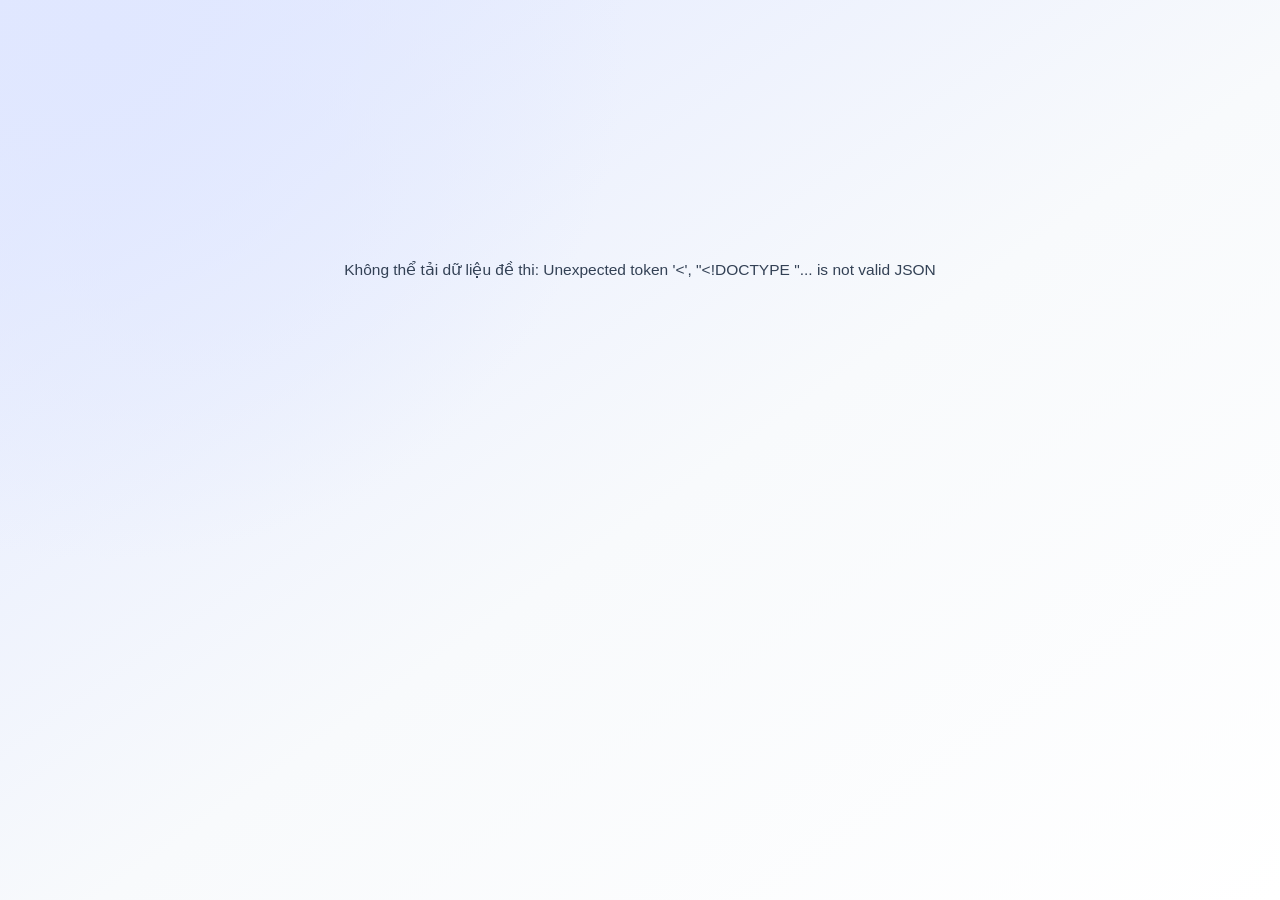
==== static/index.html @ cee5e7a1 "Initial commit: A2.1 Progress Test 2 Portal in Rust (13 tests)" ====
<!doctype html>
<html lang="en">
<head>
  <meta charset="utf-8">
  <meta name="viewport" content="width=device-width, initial-scale=1">
  <title>A2.1 – Progress Test 2 Practice Portal</title>
  <link rel="stylesheet" href="/static/styles.css">
</head>
<body>
  <div id="app">
    <div class="loading-screen">
      <div class="spinner"></div>
      <p>Đang tải hệ thống luyện thi A2.1 Progress Test 2...</p>
    </div>
  </div>
  <noscript>
    <p style="padding:24px;font-family:sans-serif">Please enable JavaScript to use the A2.1 Progress Test 2 Portal.</p>
  </noscript>
  <script src="/static/app.js" defer></script>
</body>
</html>
---- static/styles.css ----
:root {
  --dark: #1e293b;
  --primary: #334155;
  --accent: #2563eb;
  --bright: #3b82f6;
  --soft: #e0e7ff;
  --pale: #f8fafc;
  --line: #cbd5e1;
  --ink: #0f172a;
  --ok: #059669;
  --ok-soft: #ecfdf5;
  --ok-line: #6ee7b7;
  --bad: #e11d48;
  --bad-soft: #fff1f2;
  --bad-line: #fda4af;
}

* {
  box-sizing: border-box;
}

html {
  scroll-behavior: smooth;
}

body {
  margin: 0;
  background: radial-gradient(circle at 8% 4%, var(--soft) 0, transparent 36%),
    linear-gradient(145deg, var(--soft) 0%, var(--pale) 54%, #ffffff 100%);
  color: var(--ink);
  font: 15.5px/1.65 'Inter', -apple-system, BlinkMacSystemFont, 'Segoe UI', Roboto, Arial, sans-serif;
  min-height: 100vh;
}

button, input, select {
  font: inherit;
}

.loading-screen {
  display: flex;
  flex-direction: column;
  align-items: center;
  justify-content: center;
  min-height: 60vh;
  color: var(--primary);
  gap: 12px;
}

.spinner {
  width: 36px;
  height: 36px;
  border: 3.5px solid var(--line);
  border-top-color: var(--accent);
  border-radius: 50%;
  animation: spin 0.8s linear infinite;
}

@keyframes spin {
  to { transform: rotate(360deg); }
}

/* ==================== HUB VIEW ==================== */
.hub-header {
  background: linear-gradient(125deg, #0f172a 0%, #1e3a8a 52%, #2563eb 100%);
  color: #ffffff;
  padding: 42px 20px 38px;
  text-align: center;
  box-shadow: 0 10px 28px rgba(30, 58, 138, 0.22);
}

.hub-header .eyebrow {
  display: inline-block;
  padding: 4px 14px;
  border-radius: 999px;
  border: 1px solid rgba(255, 255, 255, 0.35);
  background: rgba(255, 255, 255, 0.12);
  font-size: 12px;
  font-weight: 700;
  letter-spacing: 1.4px;
  text-transform: uppercase;
  margin-bottom: 12px;
}

.hub-header h1 {
  margin: 0;
  font-size: clamp(24px, 4vw, 36px);
  letter-spacing: -0.3px;
}

.hub-header p {
  margin: 10px auto 0;
  max-width: 720px;
  color: #dbeafe;
  font-size: 15px;
}

.hub-main {
  max-width: 1180px;
  margin: -20px auto 0;
  padding: 0 18px 56px;
}

.stats-row {
  display: grid;
  grid-template-columns: repeat(4, minmax(0, 1fr));
  gap: 14px;
  margin-bottom: 24px;
}

.stat-card {
  background: #ffffff;
  border: 1px solid #dbeafe;
  border-radius: 16px;
  padding: 16px 18px;
  box-shadow: 0 8px 20px rgba(15, 23, 42, 0.06);
}

.stat-card .stat-val {
  font-size: 26px;
  font-weight: 800;
  color: #1e3a8a;
  line-height: 1.2;
}

.stat-card .stat-lbl {
  font-size: 13px;
  color: #475569;
  font-weight: 600;
  margin-top: 4px;
}

.toolbar {
  display: flex;
  flex-wrap: wrap;
  justify-content: space-between;
  align-items: center;
  gap: 12px;
  background: #ffffff;
  border: 1px solid #e2e8f0;
  border-radius: 16px;
  padding: 12px 16px;
  margin-bottom: 20px;
  box-shadow: 0 4px 12px rgba(15, 23, 42, 0.04);
}

.filter-tabs {
  display: flex;
  flex-wrap: wrap;
  gap: 8px;
}

.filter-btn {
  border: 1.5px solid #cbd5e1;
  background: #f8fafc;
  color: #334155;
  padding: 7px 14px;
  border-radius: 999px;
  font-size: 13.5px;
  font-weight: 700;
  cursor: pointer;
  transition: all 0.15s ease;
}

.filter-btn:hover {
  border-color: #2563eb;
  color: #1d4ed8;
}

.filter-btn.active {
  background: #1d4ed8;
  border-color: #1d4ed8;
  color: #ffffff;
}

.search-box {
  flex: 1;
  min-width: 220px;
  max-width: 340px;
}

.search-box input {
  width: 100%;
  padding: 8px 14px;
  border: 1.5px solid #cbd5e1;
  border-radius: 10px;
  outline: none;
  background: #f8fafc;
}

.search-box input:focus {
  border-color: #2563eb;
  background: #ffffff;
}

.tests-grid {
  display: grid;
  grid-template-columns: repeat(3, minmax(0, 1fr));
  gap: 18px;
  margin-bottom: 32px;
}

.test-card {
  background: #ffffff;
  border: 1.5px solid #e2e8f0;
  border-radius: 18px;
  overflow: hidden;
  display: flex;
  flex-direction: column;
  box-shadow: 0 6px 18px rgba(15, 23, 42, 0.05);
  transition: transform 0.15s ease, box-shadow 0.15s ease;
}

.test-card:hover {
  transform: translateY(-2px);
  box-shadow: 0 12px 26px rgba(15, 23, 42, 0.09);
}

.card-stripe {
  height: 7px;
}

.card-body {
  padding: 16px 18px 18px;
  display: flex;
  flex-direction: column;
  flex: 1;
}

.card-top {
  display: flex;
  justify-content: space-between;
  align-items: center;
  gap: 8px;
  margin-bottom: 10px;
}

.cat-badge {
  font-size: 11.5px;
  font-weight: 800;
  padding: 3px 10px;
  border-radius: 999px;
  letter-spacing: 0.3px;
}

.best-pill {
  font-size: 12px;
  font-weight: 700;
  padding: 3px 9px;
  border-radius: 999px;
  background: #ecfdf5;
  color: #047857;
  border: 1px solid #a7f3d0;
}

.test-card h3 {
  margin: 0 0 6px;
  font-size: 17px;
  line-height: 1.35;
  color: #0f172a;
}

.card-topic {
  font-size: 13.5px;
  color: #475569;
  margin-bottom: 12px;
  flex: 1;
}

.card-meta {
  display: flex;
  flex-wrap: wrap;
  gap: 10px;
  font-size: 12.5px;
  color: #64748b;
  font-weight: 600;
  margin-bottom: 14px;
}

.card-btn {
  width: 100%;
  border: none;
  border-radius: 11px;
  padding: 10px 14px;
  color: #ffffff;
  font-weight: 700;
  cursor: pointer;
  transition: opacity 0.15s ease;
}

.card-btn:hover {
  opacity: 0.92;
}

.history-card {
  background: #ffffff;
  border: 1.5px solid #e2e8f0;
  border-radius: 18px;
  padding: 20px;
  box-shadow: 0 6px 18px rgba(15, 23, 42, 0.04);
}

.history-head {
  display: flex;
  justify-content: space-between;
  align-items: center;
  gap: 12px;
  flex-wrap: wrap;
  margin-bottom: 14px;
}

.history-head h2 {
  margin: 0;
  font-size: 18px;
  color: #0f172a;
}

.ghost-btn {
  border: 1.5px solid #cbd5e1;
  background: #f8fafc;
  color: #334155;
  padding: 6px 12px;
  border-radius: 9px;
  font-size: 13px;
  font-weight: 700;
  cursor: pointer;
}

.ghost-btn:hover {
  background: #e2e8f0;
}

.table-wrap {
  overflow-x: auto;
}

.history-table {
  width: 100%;
  border-collapse: collapse;
  font-size: 13.5px;
}

.history-table th,
.history-table td {
  padding: 10px 12px;
  border-bottom: 1px solid #e2e8f0;
  text-align: left;
}

.history-table th {
  background: #f8fafc;
  font-size: 12px;
  text-transform: uppercase;
  letter-spacing: 0.5px;
  color: #475569;
}

/* ==================== EXAM RUNNER VIEW ==================== */
.exam-header {
  background: linear-gradient(125deg, var(--dark) 0%, var(--primary) 54%, var(--bright) 100%);
  color: #ffffff;
  text-align: center;
  padding: 28px 16px 26px;
  box-shadow: 0 8px 24px rgba(15, 23, 42, 0.16);
}

.exam-header .header-badge {
  display: inline-block;
  padding: 3px 12px;
  border-radius: 999px;
  border: 1px solid rgba(255, 255, 255, 0.5);
  background: rgba(0, 0, 0, 0.18);
  font-size: 11.5px;
  font-weight: 700;
  letter-spacing: 1px;
  margin-bottom: 8px;
}

.exam-header h1 {
  margin: 0;
  font-size: clamp(21px, 3.6vw, 31px);
  letter-spacing: 0.2px;
}

.exam-header p {
  margin: 6px 0 0;
  color: #ffffffea;
  font-weight: 600;
  font-size: 14.5px;
}

.exam-main {
  max-width: 1080px;
  margin: 18px auto 0;
  padding: 0 14px 56px;
}

.exam-topbar {
  position: sticky;
  top: 8px;
  z-index: 40;
  background: rgba(255, 255, 255, 0.96);
  backdrop-filter: blur(8px);
  border: 1.5px solid var(--line);
  border-radius: 16px;
  padding: 12px 16px;
  margin-bottom: 16px;
  box-shadow: 0 10px 24px rgba(15, 23, 42, 0.08);
}

.topbar-row {
  display: flex;
  flex-wrap: wrap;
  align-items: center;
  justify-content: space-between;
  gap: 10px;
}

.topbar-left {
  display: flex;
  align-items: center;
  gap: 10px;
  flex-wrap: wrap;
}

.back-btn {
  border: 1.5px solid var(--line);
  background: var(--pale);
  color: var(--dark);
  font-weight: 700;
  font-size: 13px;
  padding: 6px 12px;
  border-radius: 10px;
  cursor: pointer;
}

.back-btn:hover {
  background: var(--soft);
}

.topbar-controls {
  display: flex;
  align-items: center;
  gap: 8px;
  flex-wrap: wrap;
}

.timer-pill {
  display: inline-flex;
  align-items: center;
  gap: 8px;
  padding: 5px 12px;
  border-radius: 10px;
  background: var(--pale);
  border: 1.5px solid var(--line);
  font-weight: 800;
  color: var(--dark);
  font-size: 14px;
}

.timer-pill.warning {
  background: #fff1f2;
  border-color: #fda4af;
  color: #be123c;
}

.mini-btn {
  border: 1px solid var(--line);
  background: #ffffff;
  color: var(--dark);
  border-radius: 7px;
  padding: 2px 8px;
  font-size: 12px;
  font-weight: 700;
  cursor: pointer;
}

.progress-row {
  margin-top: 10px;
}

.progress-top {
  display: flex;
  justify-content: space-between;
  align-items: center;
  font-size: 13px;
  font-weight: 700;
  color: var(--primary);
  margin-bottom: 5px;
}

.track {
  height: 9px;
  background: var(--soft);
  border-radius: 999px;
  overflow: hidden;
}

.fill {
  height: 100%;
  width: 0%;
  background: linear-gradient(90deg, var(--primary), var(--bright));
  border-radius: 999px;
  transition: width 0.2s ease;
}

.nav-drawer {
  margin-top: 12px;
  padding-top: 12px;
  border-top: 1px dashed var(--line);
  display: none;
}

.nav-drawer.open {
  display: block;
}

.nav-grid {
  display: grid;
  grid-template-columns: repeat(auto-fill, minmax(36px, 1fr));
  gap: 6px;
}

.nav-dot {
  border: 1.5px solid var(--line);
  background: #ffffff;
  color: var(--ink);
  border-radius: 8px;
  padding: 4px 0;
  font-size: 12px;
  font-weight: 700;
  cursor: pointer;
  text-align: center;
}

.nav-dot.answered {
  background: var(--soft);
  border-color: var(--accent);
  color: var(--dark);
}

.nav-dot.correct {
  background: var(--ok-soft);
  border-color: var(--ok);
  color: #065f46;
}

.nav-dot.incorrect {
  background: var(--bad-soft);
  border-color: var(--bad);
  color: #9f1239;
}

.student-card {
  background: #ffffff;
  border: 1.5px solid var(--line);
  border-radius: 16px;
  padding: 16px 20px;
  margin-bottom: 16px;
  display: flex;
  flex-wrap: wrap;
  gap: 14px;
}

.student-field {
  flex: 1;
  min-width: 220px;
  display: flex;
  flex-direction: column;
  gap: 5px;
}

.student-field label {
  font-size: 12px;
  font-weight: 800;
  color: var(--primary);
  text-transform: uppercase;
  letter-spacing: 0.6px;
}

.student-field input {
  padding: 9px 12px;
  border: 1.5px solid var(--line);
  border-radius: 10px;
  outline: none;
  background: var(--pale);
}

.student-field input:focus {
  border-color: var(--accent);
  background: #ffffff;
}

.sec-banner {
  background: linear-gradient(120deg, var(--dark), var(--accent));
  color: #ffffff;
  border-radius: 14px;
  padding: 12px 18px;
  margin: 22px 0 14px;
  font-weight: 800;
  font-size: 17px;
  display: flex;
  justify-content: space-between;
  align-items: center;
}

.sec-banner span {
  font-size: 12.5px;
  font-weight: 700;
  background: rgba(255, 255, 255, 0.2);
  padding: 3px 10px;
  border-radius: 999px;
}

.part-section {
  background: #ffffff;
  border: 1.5px solid var(--line);
  border-radius: 16px;
  padding: 20px;
  margin-bottom: 16px;
  box-shadow: 0 4px 14px rgba(15, 23, 42, 0.03);
}

.part-section h2 {
  margin: 0 0 4px;
  font-size: 17.5px;
  color: var(--dark);
  display: flex;
  align-items: center;
  flex-wrap: wrap;
  gap: 8px;
}

.tag {
  background: var(--soft);
  color: var(--primary);
  border: 1px solid var(--line);
  font-size: 11.5px;
  font-weight: 800;
  padding: 2px 9px;
  border-radius: 8px;
}

.small {
  margin: 0 0 14px;
  font-size: 13.5px;
  color: #475569;
}

/* Word Bank */
.word-bank {
  display: flex;
  flex-wrap: wrap;
  gap: 8px;
  padding: 12px;
  background: var(--pale);
  border: 1.5px dashed var(--line);
  border-radius: 12px;
  margin-bottom: 14px;
}

.bank-chip {
  padding: 5px 12px;
  border-radius: 999px;
  background: #ffffff;
  border: 1.5px solid var(--accent);
  color: var(--dark);
  font-weight: 700;
  font-size: 14px;
  cursor: pointer;
  transition: all 0.14s ease;
  user-select: none;
}

.bank-chip:hover {
  background: var(--soft);
  transform: translateY(-1px);
}

.bank-chip.used {
  opacity: 0.42;
  text-decoration: line-through;
  border-style: dashed;
}

/* Question Rows */
.q-row {
  padding: 11px 13px;
  border: 1.5px solid #e2e8f0;
  border-radius: 12px;
  margin-bottom: 9px;
  background: #ffffff;
  transition: background 0.15s ease, border-color 0.15s ease;
}

.q-row.correct,
.tf-item.correct,
.order-card.correct {
  background: var(--ok-soft);
  border-color: var(--ok-line);
}

.q-row.incorrect,
.tf-item.incorrect,
.order-card.incorrect {
  background: var(--bad-soft);
  border-color: var(--bad-line);
}

.inline-select {
  padding: 5px 10px;
  border: 1.5px solid var(--line);
  border-radius: 8px;
  background: var(--pale);
  color: var(--ink);
  font-weight: 600;
  margin: 0 4px;
  outline: none;
}

.inline-select:focus {
  border-color: var(--accent);
}

.inline-select.correct,
.inline-input.correct {
  border-color: var(--ok);
  background: #ffffff;
  color: #065f46;
}

.inline-select.incorrect,
.inline-input.incorrect {
  border-color: var(--bad);
  background: #ffffff;
  color: #9f1239;
}

.inline-input {
  padding: 5px 10px;
  border: 1.5px solid var(--line);
  border-radius: 8px;
  background: var(--pale);
  min-width: 145px;
  font-weight: 600;
  outline: none;
}

.inline-input:focus {
  border-color: var(--accent);
  background: #ffffff;
}

/* Reading Split Layout */
.split-wrap {
  display: grid;
  grid-template-columns: 1.05fr 0.95fr;
  gap: 18px;
  align-items: start;
}

.passage-sticky {
  position: sticky;
  top: 124px;
  background: var(--pale);
  border: 1.5px solid var(--line);
  border-radius: 14px;
  padding: 18px;
}

.passage-sticky h3 {
  margin: 0 0 2px;
  color: var(--dark);
  font-size: 18px;
}

.passage-sticky .sub {
  font-size: 13px;
  font-weight: 700;
  color: var(--primary);
  margin-bottom: 12px;
}

.passage-sticky p {
  margin: 0 0 11px;
  font-size: 15px;
}

.passage-sticky p:last-child {
  margin-bottom: 0;
}

.tf-item {
  border: 1.5px solid #e2e8f0;
  border-radius: 12px;
  padding: 11px 13px;
  margin-bottom: 9px;
}

.tf-opts,
.gram-opts {
  display: flex;
  flex-wrap: wrap;
  gap: 8px;
  margin-top: 8px;
}

.pill-radio {
  display: inline-flex;
  align-items: center;
  gap: 6px;
  padding: 5px 12px;
  border: 1.5px solid var(--line);
  border-radius: 999px;
  background: var(--pale);
  cursor: pointer;
  font-weight: 600;
  font-size: 14px;
}

.pill-radio:hover {
  border-color: var(--accent);
}

.pill-radio.right-choice {
  background: #d1fae5;
  border-color: var(--ok);
  color: #065f46;
}

.pill-radio.wrong-choice {
  background: #ffe4e6;
  border-color: var(--bad);
  color: #9f1239;
}

/* Matching */
.match-grid {
  display: grid;
  grid-template-columns: 1.15fr 0.85fr;
  gap: 16px;
  align-items: start;
}

.match-row {
  display: flex;
  justify-content: space-between;
  align-items: center;
  gap: 10px;
  flex-wrap: wrap;
}

.resp-box {
  background: var(--pale);
  border: 1.5px solid var(--line);
  border-radius: 14px;
  padding: 15px;
}

.resp-box h4 {
  margin: 0 0 10px;
  color: var(--dark);
  font-size: 15px;
}

.resp-line {
  padding: 6px 0;
  border-bottom: 1px dashed var(--line);
  font-size: 14.5px;
}

.resp-line:last-child {
  border-bottom: none;
}

/* Spelling */
.spell-row {
  display: flex;
  justify-content: space-between;
  align-items: center;
  gap: 12px;
  flex-wrap: wrap;
}

.spell-sent b.wrong-word {
  color: var(--bad);
  text-decoration: underline wavy #fb7185;
}

/* Word Blocks */
.order-card {
  border: 1.5px solid #e2e8f0;
  border-radius: 13px;
  padding: 13px;
  margin-bottom: 11px;
}

.order-head {
  display: flex;
  justify-content: space-between;
  align-items: center;
  margin-bottom: 8px;
}

.clear-blocks-btn {
  border: 1px solid var(--line);
  background: var(--pale);
  color: var(--primary);
  border-radius: 8px;
  padding: 3px 10px;
  font-size: 12.5px;
  font-weight: 700;
  cursor: pointer;
}

.answer-tray {
  min-height: 44px;
  border: 1.5px dashed var(--accent);
  border-radius: 10px;
  padding: 6px 8px;
  background: var(--pale);
  display: flex;
  flex-wrap: wrap;
  gap: 7px;
  align-items: center;
  margin-bottom: 9px;
}

.answer-tray:empty::before {
  content: 'Click word blocks below to build your sentence...';
  color: #94a3b8;
  font-size: 13.5px;
}

.block-pool {
  display: flex;
  flex-wrap: wrap;
  gap: 7px;
}

.word-block {
  display: inline-block;
  padding: 5px 11px;
  border-radius: 8px;
  border: 1.5px solid var(--line);
  background: #ffffff;
  color: var(--dark);
  font-weight: 700;
  font-size: 14px;
  cursor: pointer;
  user-select: none;
}

.word-block:hover {
  border-color: var(--accent);
  background: var(--soft);
}

.word-block.in-tray {
  background: var(--primary);
  border-color: var(--dark);
  color: #ffffff;
}

.word-block.placed-hidden {
  display: none;
}

.ans-badge {
  display: inline-block;
  margin-left: 6px;
  padding: 2px 9px;
  border-radius: 999px;
  font-size: 12.5px;
  font-weight: 700;
  background: #d1fae5;
  color: #065f46;
}

.ans-badge.is-wrong {
  background: #ffe4e6;
  color: #9f1239;
}

.actions {
  display: flex;
  justify-content: center;
  gap: 12px;
  flex-wrap: wrap;
  margin: 24px 0;
}

.main-btn {
  border: none;
  border-radius: 12px;
  padding: 12px 26px;
  font-size: 15.5px;
  font-weight: 800;
  cursor: pointer;
  background: linear-gradient(120deg, var(--primary), var(--accent));
  color: #ffffff;
  box-shadow: 0 8px 18px rgba(15, 23, 42, 0.14);
}

.main-btn.secondary {
  background: #ffffff;
  color: var(--dark);
  border: 1.5px solid var(--line);
  box-shadow: none;
}

/* Result Box */
#result {
  display: none;
  background: #ffffff;
  border: 2px solid var(--accent);
  border-radius: 18px;
  padding: 22px;
  margin-top: 18px;
  box-shadow: 0 12px 28px rgba(15, 23, 42, 0.08);
}

.res-header {
  text-align: center;
  margin-bottom: 18px;
}

.res-header h3 {
  margin: 0 0 8px;
  color: var(--dark);
  font-size: 22px;
}

.student-info-bar {
  display: flex;
  justify-content: center;
  flex-wrap: wrap;
  gap: 14px;
  font-size: 14px;
  color: #475569;
  margin-bottom: 16px;
}

.score-highlight {
  display: flex;
  justify-content: center;
  flex-wrap: wrap;
  gap: 14px;
}

.score-pill {
  min-width: 150px;
  padding: 12px 18px;
  border-radius: 14px;
  background: linear-gradient(125deg, var(--dark), var(--accent));
  color: #ffffff;
}

.score-pill.secondary {
  background: var(--pale);
  color: var(--dark);
  border: 1.5px solid var(--line);
}

.score-pill .num {
  font-size: 24px;
  font-weight: 800;
}

.score-pill .lbl {
  font-size: 12px;
  font-weight: 700;
  opacity: 0.9;
}

.score-table {
  width: 100%;
  border-collapse: collapse;
  margin: 16px 0 20px;
  font-size: 14px;
}

.score-table th,
.score-table td {
  padding: 9px 10px;
  border: 1px solid var(--line);
  text-align: center;
}

.score-table th {
  background: var(--soft);
  color: var(--dark);
}

.score-table .total-row td {
  background: var(--pale);
  font-weight: 800;
}

.key-box h4 {
  margin: 0 0 10px;
  color: var(--dark);
}

.key-grid {
  display: grid;
  grid-template-columns: repeat(auto-fill, minmax(170px, 1fr));
  gap: 8px;
}

.key-item {
  display: flex;
  gap: 6px;
  padding: 6px 10px;
  border: 1px solid var(--line);
  border-radius: 9px;
  background: var(--pale);
  font-size: 13.5px;
  font-weight: 600;
}

.key-item .ans-val {
  color: var(--primary);
  font-weight: 800;
}

footer {
  text-align: center;
  margin-top: 28px;
  font-size: 13px;
  color: #64748b;
  font-weight: 600;
}

/* ==================== RESPONSIVE & PRINT ==================== */
@media (max-width: 960px) {
  .stats-row {
    grid-template-columns: repeat(2, minmax(0, 1fr));
  }
  .tests-grid {
    grid-template-columns: repeat(2, minmax(0, 1fr));
  }
  .split-wrap,
  .match-grid {
    grid-template-columns: 1fr;
  }
  .passage-sticky {
    position: static;
  }
}

@media (max-width: 620px) {
  .stats-row,
  .tests-grid {
    grid-template-columns: 1fr;
  }
  .exam-topbar {
    position: static;
  }
}

@media print {
  .exam-topbar,
  .actions,
  .clear-blocks-btn,
  .word-bank,
  .block-pool,
  .back-btn {
    display: none !important;
  }
  body {
    background: #ffffff;
  }
  #result {
    display: block !important;
    box-shadow: none;
  }
}
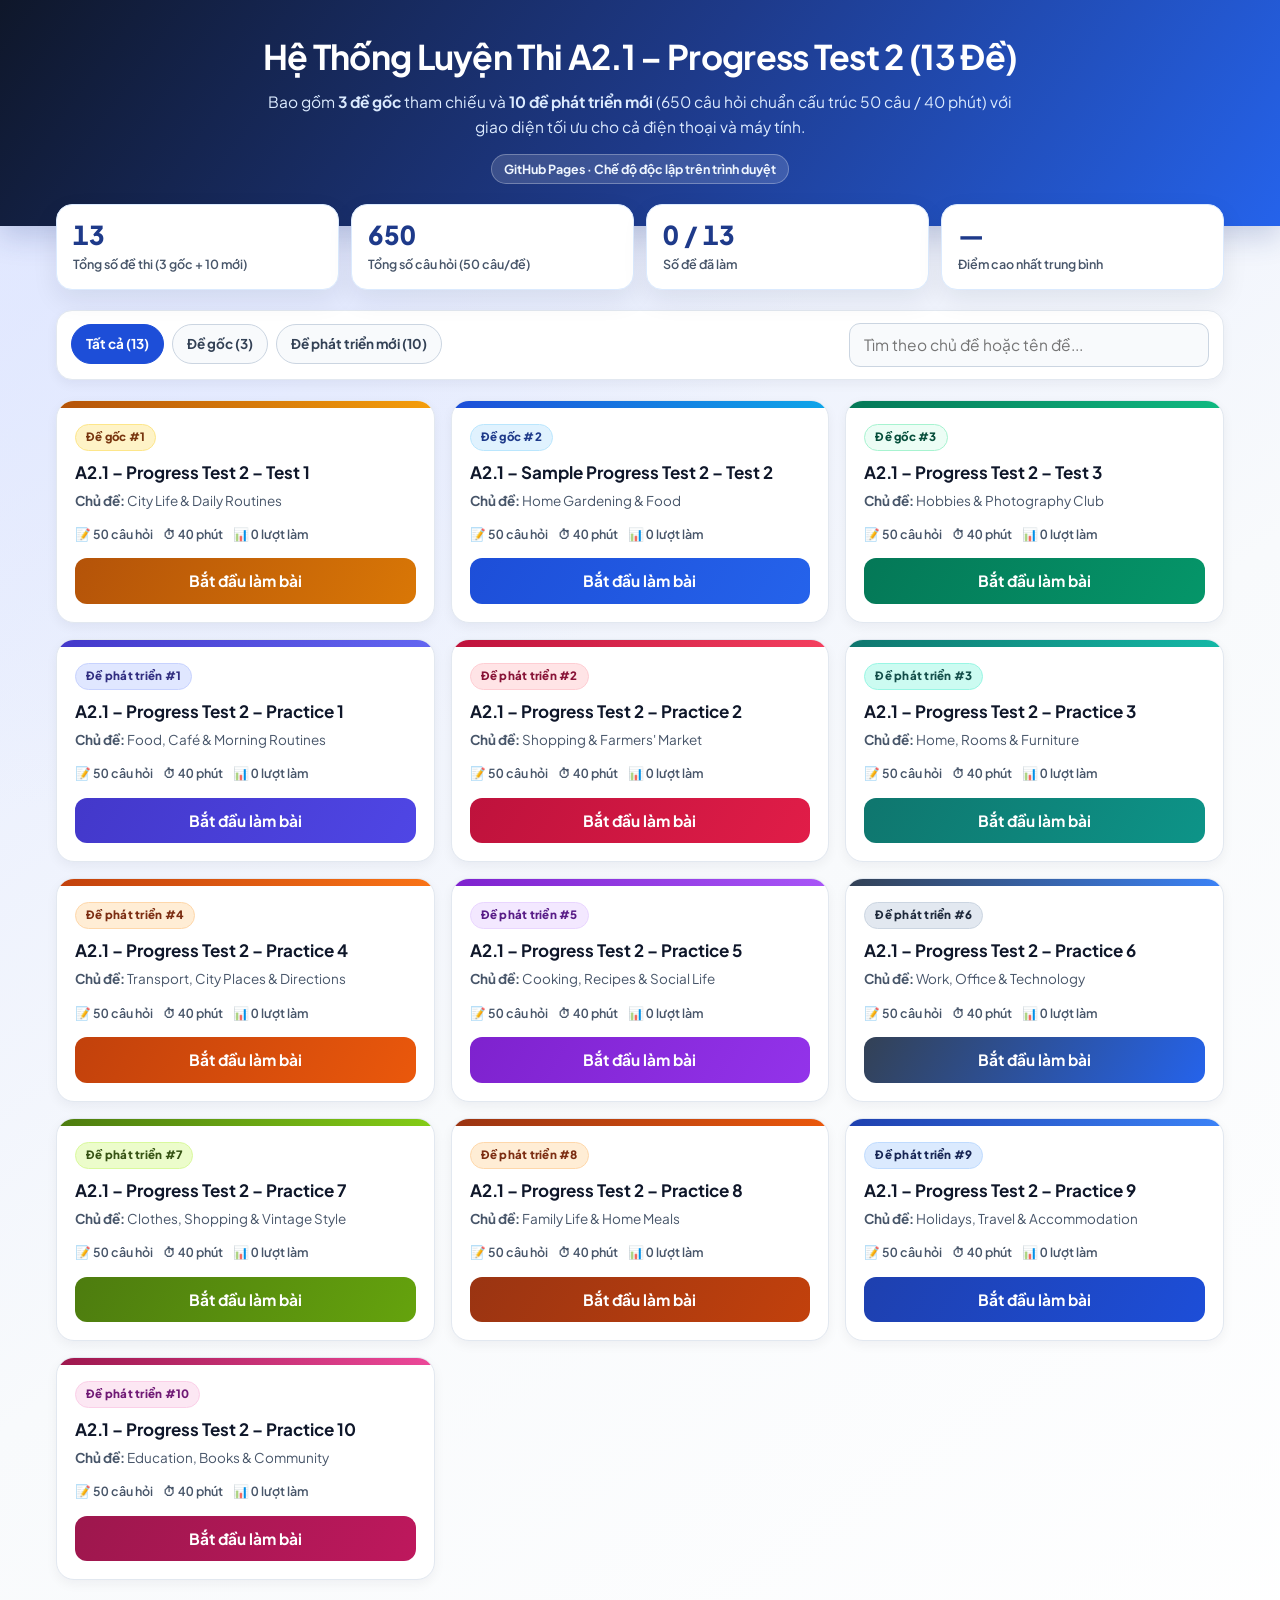
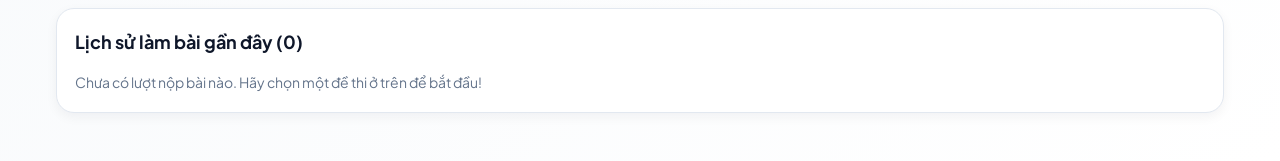
==== commit 0f4a8239: "Optimize UI/UX for mobile phones, tablets, and desktops" ====
--- a/static/index.html
+++ b/static/index.html
@@ -1,9 +1,13 @@
 <!doctype html>
-<html lang="en">
+<html lang="vi">
 <head>
   <meta charset="utf-8">
-  <meta name="viewport" content="width=device-width, initial-scale=1">
+  <meta name="viewport" content="width=device-width, initial-scale=1, viewport-fit=cover">
+  <meta name="theme-color" content="#1e3a8a">
   <title>A2.1 – Progress Test 2 Practice Portal</title>
+  <link rel="preconnect" href="https://fonts.googleapis.com">
+  <link rel="preconnect" href="https://fonts.gstatic.com" crossorigin>
+  <link href="https://fonts.googleapis.com/css2?family=Plus+Jakarta+Sans:wght@500;600;700;800&display=swap" rel="stylesheet">
   <link rel="stylesheet" href="/static/styles.css">
 </head>
 <body>
--- a/static/styles.css
+++ b/static/styles.css
@@ -7,33 +7,68 @@
   --pale: #f8fafc;
   --line: #cbd5e1;
   --ink: #0f172a;
+  --muted: #475569;
   --ok: #059669;
   --ok-soft: #ecfdf5;
   --ok-line: #6ee7b7;
   --bad: #e11d48;
   --bad-soft: #fff1f2;
   --bad-line: #fda4af;
-}
-
-* {
+  --shadow-sm: 0 4px 12px rgba(15, 23, 42, 0.05);
+  --shadow-md: 0 10px 26px rgba(15, 23, 42, 0.08);
+}
+
+*,
+*::before,
+*::after {
   box-sizing: border-box;
 }
 
 html {
   scroll-behavior: smooth;
+  overflow-x: clip;
+  -webkit-text-size-adjust: 100%;
 }
 
 body {
   margin: 0;
+  overflow-x: clip;
   background: radial-gradient(circle at 8% 4%, var(--soft) 0, transparent 36%),
     linear-gradient(145deg, var(--soft) 0%, var(--pale) 54%, #ffffff 100%);
   color: var(--ink);
-  font: 15.5px/1.65 'Inter', -apple-system, BlinkMacSystemFont, 'Segoe UI', Roboto, Arial, sans-serif;
+  font: 15.5px/1.65 'Plus Jakarta Sans', -apple-system, BlinkMacSystemFont, 'Segoe UI', Roboto, Arial, sans-serif;
   min-height: 100vh;
-}
-
-button, input, select {
+  padding-left: env(safe-area-inset-left);
+  padding-right: env(safe-area-inset-right);
+}
+
+::selection {
+  background: var(--soft);
+  color: var(--dark);
+}
+
+:focus-visible {
+  outline: 2.5px solid var(--accent);
+  outline-offset: 2px;
+}
+
+button,
+input,
+select {
   font: inherit;
+}
+
+button,
+.bank-chip,
+.word-block,
+.pill-radio,
+.nav-dot {
+  touch-action: manipulation;
+  -webkit-tap-highlight-color: transparent;
+}
+
+.tabular {
+  font-variant-numeric: tabular-nums;
 }
 
 .loading-screen {
@@ -44,6 +79,8 @@
   min-height: 60vh;
   color: var(--primary);
   gap: 12px;
+  padding: 24px;
+  text-align: center;
 }
 
 .spinner {
@@ -63,68 +100,73 @@
 .hub-header {
   background: linear-gradient(125deg, #0f172a 0%, #1e3a8a 52%, #2563eb 100%);
   color: #ffffff;
-  padding: 42px 20px 38px;
+  padding: max(36px, calc(24px + env(safe-area-inset-top))) 18px 42px;
   text-align: center;
   box-shadow: 0 10px 28px rgba(30, 58, 138, 0.22);
 }
 
-.hub-header .eyebrow {
-  display: inline-block;
-  padding: 4px 14px;
-  border-radius: 999px;
-  border: 1px solid rgba(255, 255, 255, 0.35);
-  background: rgba(255, 255, 255, 0.12);
-  font-size: 12px;
-  font-weight: 700;
-  letter-spacing: 1.4px;
-  text-transform: uppercase;
-  margin-bottom: 12px;
-}
-
 .hub-header h1 {
-  margin: 0;
-  font-size: clamp(24px, 4vw, 36px);
-  letter-spacing: -0.3px;
+  margin: 0 auto;
+  max-width: 820px;
+  font-size: clamp(22px, 3.6vw, 34px);
+  letter-spacing: -0.02em;
+  line-height: 1.25;
+  text-wrap: balance;
 }
 
 .hub-header p {
   margin: 10px auto 0;
-  max-width: 720px;
+  max-width: 68ch;
   color: #dbeafe;
-  font-size: 15px;
+  font-size: clamp(14px, 1.8vw, 15.5px);
+}
+
+.hub-mode-pill {
+  display: inline-flex;
+  align-items: center;
+  gap: 6px;
+  margin-top: 14px;
+  padding: 4px 12px;
+  border-radius: 999px;
+  background: rgba(255, 255, 255, 0.14);
+  border: 1px solid rgba(255, 255, 255, 0.28);
+  color: #eff6ff;
+  font-size: 12.5px;
+  font-weight: 700;
 }
 
 .hub-main {
-  max-width: 1180px;
-  margin: -20px auto 0;
-  padding: 0 18px 56px;
+  max-width: 1200px;
+  margin: -22px auto 0;
+  padding: 0 16px max(48px, calc(32px + env(safe-area-inset-bottom)));
 }
 
 .stats-row {
   display: grid;
   grid-template-columns: repeat(4, minmax(0, 1fr));
-  gap: 14px;
-  margin-bottom: 24px;
+  gap: 12px;
+  margin-bottom: 20px;
 }
 
 .stat-card {
   background: #ffffff;
-  border: 1px solid #dbeafe;
+  border: 1.5px solid #dbeafe;
   border-radius: 16px;
-  padding: 16px 18px;
-  box-shadow: 0 8px 20px rgba(15, 23, 42, 0.06);
+  padding: 14px 16px;
+  box-shadow: var(--shadow-md);
 }
 
 .stat-card .stat-val {
-  font-size: 26px;
+  font-size: clamp(20px, 2.5vw, 26px);
   font-weight: 800;
   color: #1e3a8a;
   line-height: 1.2;
+  font-variant-numeric: tabular-nums;
 }
 
 .stat-card .stat-lbl {
-  font-size: 13px;
-  color: #475569;
+  font-size: 12.5px;
+  color: var(--muted);
   font-weight: 600;
   margin-top: 4px;
 }
@@ -136,34 +178,40 @@
   align-items: center;
   gap: 12px;
   background: #ffffff;
-  border: 1px solid #e2e8f0;
+  border: 1.5px solid #e2e8f0;
   border-radius: 16px;
-  padding: 12px 16px;
+  padding: 12px 14px;
   margin-bottom: 20px;
-  box-shadow: 0 4px 12px rgba(15, 23, 42, 0.04);
+  box-shadow: var(--shadow-sm);
 }
 
 .filter-tabs {
   display: flex;
-  flex-wrap: wrap;
+  flex-wrap: nowrap;
   gap: 8px;
+  overflow-x: auto;
+  scrollbar-width: none;
+  max-width: 100%;
+  padding-bottom: 2px;
+}
+
+.filter-tabs::-webkit-scrollbar {
+  display: none;
 }
 
 .filter-btn {
+  flex: 0 0 auto;
   border: 1.5px solid #cbd5e1;
   background: #f8fafc;
   color: #334155;
-  padding: 7px 14px;
+  padding: 8px 14px;
+  min-height: 40px;
   border-radius: 999px;
   font-size: 13.5px;
   font-weight: 700;
   cursor: pointer;
-  transition: all 0.15s ease;
-}
-
-.filter-btn:hover {
-  border-color: #2563eb;
-  color: #1d4ed8;
+  white-space: nowrap;
+  transition: background-color 0.15s ease, border-color 0.15s ease, color 0.15s ease;
 }
 
 .filter-btn.active {
@@ -173,18 +221,19 @@
 }
 
 .search-box {
-  flex: 1;
-  min-width: 220px;
-  max-width: 340px;
+  flex: 1 1 240px;
+  max-width: 360px;
 }
 
 .search-box input {
   width: 100%;
+  min-height: 42px;
   padding: 8px 14px;
   border: 1.5px solid #cbd5e1;
-  border-radius: 10px;
+  border-radius: 11px;
   outline: none;
   background: #f8fafc;
+  color: var(--ink);
 }
 
 .search-box input:focus {
@@ -195,8 +244,8 @@
 .tests-grid {
   display: grid;
   grid-template-columns: repeat(3, minmax(0, 1fr));
-  gap: 18px;
-  margin-bottom: 32px;
+  gap: 16px;
+  margin-bottom: 28px;
 }
 
 .test-card {
@@ -206,13 +255,8 @@
   overflow: hidden;
   display: flex;
   flex-direction: column;
-  box-shadow: 0 6px 18px rgba(15, 23, 42, 0.05);
-  transition: transform 0.15s ease, box-shadow 0.15s ease;
-}
-
-.test-card:hover {
-  transform: translateY(-2px);
-  box-shadow: 0 12px 26px rgba(15, 23, 42, 0.09);
+  box-shadow: var(--shadow-sm);
+  transition: transform 0.16s ease, box-shadow 0.16s ease;
 }
 
 .card-stripe {
@@ -230,7 +274,8 @@
   display: flex;
   justify-content: space-between;
   align-items: center;
-  gap: 8px;
+  flex-wrap: wrap;
+  gap: 6px;
   margin-bottom: 10px;
 }
 
@@ -239,7 +284,7 @@
   font-weight: 800;
   padding: 3px 10px;
   border-radius: 999px;
-  letter-spacing: 0.3px;
+  letter-spacing: 0.25px;
 }
 
 .best-pill {
@@ -250,6 +295,7 @@
   background: #ecfdf5;
   color: #047857;
   border: 1px solid #a7f3d0;
+  font-variant-numeric: tabular-nums;
 }
 
 .test-card h3 {
@@ -261,7 +307,7 @@
 
 .card-topic {
   font-size: 13.5px;
-  color: #475569;
+  color: var(--muted);
   margin-bottom: 12px;
   flex: 1;
 }
@@ -271,32 +317,34 @@
   flex-wrap: wrap;
   gap: 10px;
   font-size: 12.5px;
-  color: #64748b;
+  color: #475569;
   font-weight: 600;
   margin-bottom: 14px;
+  font-variant-numeric: tabular-nums;
 }
 
 .card-btn {
   width: 100%;
+  min-height: 44px;
   border: none;
-  border-radius: 11px;
+  border-radius: 12px;
   padding: 10px 14px;
   color: #ffffff;
   font-weight: 700;
   cursor: pointer;
-  transition: opacity 0.15s ease;
-}
-
-.card-btn:hover {
-  opacity: 0.92;
+  transition: opacity 0.15s ease, transform 0.1s ease;
+}
+
+.card-btn:active {
+  transform: scale(0.98);
 }
 
 .history-card {
   background: #ffffff;
   border: 1.5px solid #e2e8f0;
   border-radius: 18px;
-  padding: 20px;
-  box-shadow: 0 6px 18px rgba(15, 23, 42, 0.04);
+  padding: 18px;
+  box-shadow: var(--shadow-sm);
 }
 
 .history-head {
@@ -318,25 +366,25 @@
   border: 1.5px solid #cbd5e1;
   background: #f8fafc;
   color: #334155;
-  padding: 6px 12px;
-  border-radius: 9px;
+  padding: 7px 14px;
+  min-height: 38px;
+  border-radius: 10px;
   font-size: 13px;
   font-weight: 700;
   cursor: pointer;
 }
 
-.ghost-btn:hover {
-  background: #e2e8f0;
-}
-
 .table-wrap {
+  width: 100%;
   overflow-x: auto;
+  -webkit-overflow-scrolling: touch;
 }
 
 .history-table {
   width: 100%;
   border-collapse: collapse;
   font-size: 13.5px;
+  font-variant-numeric: tabular-nums;
 }
 
 .history-table th,
@@ -344,14 +392,56 @@
   padding: 10px 12px;
   border-bottom: 1px solid #e2e8f0;
   text-align: left;
+  white-space: nowrap;
 }
 
 .history-table th {
   background: #f8fafc;
   font-size: 12px;
   text-transform: uppercase;
-  letter-spacing: 0.5px;
+  letter-spacing: 0.45px;
   color: #475569;
+}
+
+.history-mobile-list {
+  display: none;
+  flex-direction: column;
+  gap: 10px;
+}
+
+.history-mobile-item {
+  border: 1.5px solid #e2e8f0;
+  border-radius: 14px;
+  padding: 12px 14px;
+  background: #f8fafc;
+}
+
+.history-mobile-top {
+  display: flex;
+  justify-content: space-between;
+  align-items: flex-start;
+  gap: 10px;
+  margin-bottom: 6px;
+}
+
+.history-mobile-score {
+  flex: 0 0 auto;
+  padding: 3px 9px;
+  border-radius: 999px;
+  background: #ecfdf5;
+  color: #047857;
+  font-weight: 800;
+  font-size: 12.5px;
+  font-variant-numeric: tabular-nums;
+}
+
+.history-mobile-meta {
+  display: flex;
+  flex-wrap: wrap;
+  gap: 8px 14px;
+  font-size: 12.5px;
+  color: #475569;
+  font-variant-numeric: tabular-nums;
 }
 
 /* ==================== EXAM RUNNER VIEW ==================== */
@@ -359,7 +449,7 @@
   background: linear-gradient(125deg, var(--dark) 0%, var(--primary) 54%, var(--bright) 100%);
   color: #ffffff;
   text-align: center;
-  padding: 28px 16px 26px;
+  padding: max(24px, calc(16px + env(safe-area-inset-top))) 16px 24px;
   box-shadow: 0 8px 24px rgba(15, 23, 42, 0.16);
 }
 
@@ -367,94 +457,103 @@
   display: inline-block;
   padding: 3px 12px;
   border-radius: 999px;
-  border: 1px solid rgba(255, 255, 255, 0.5);
+  border: 1px solid rgba(255, 255, 255, 0.48);
   background: rgba(0, 0, 0, 0.18);
   font-size: 11.5px;
   font-weight: 700;
-  letter-spacing: 1px;
+  letter-spacing: 0.8px;
   margin-bottom: 8px;
 }
 
 .exam-header h1 {
   margin: 0;
-  font-size: clamp(21px, 3.6vw, 31px);
-  letter-spacing: 0.2px;
+  font-size: clamp(20px, 3.4vw, 30px);
+  letter-spacing: -0.015em;
+  line-height: 1.25;
+  text-wrap: balance;
 }
 
 .exam-header p {
-  margin: 6px 0 0;
+  margin: 6px auto 0;
+  max-width: 68ch;
   color: #ffffffea;
   font-weight: 600;
-  font-size: 14.5px;
-}
-
-.exam-main {
-  max-width: 1080px;
-  margin: 18px auto 0;
-  padding: 0 14px 56px;
-}
-
+  font-size: clamp(13.5px, 1.8vw, 15px);
+}
+
+/* Compact Sticky Topbar (used on mobile/tablet & quick back bar) */
 .exam-topbar {
   position: sticky;
-  top: 8px;
-  z-index: 40;
+  top: 0;
+  z-index: 45;
   background: rgba(255, 255, 255, 0.96);
-  backdrop-filter: blur(8px);
-  border: 1.5px solid var(--line);
-  border-radius: 16px;
-  padding: 12px 16px;
-  margin-bottom: 16px;
-  box-shadow: 0 10px 24px rgba(15, 23, 42, 0.08);
+  backdrop-filter: blur(10px);
+  border-bottom: 1.5px solid var(--line);
+  padding: max(8px, env(safe-area-inset-top)) 14px 8px;
+  box-shadow: 0 6px 18px rgba(15, 23, 42, 0.06);
+}
+
+.exam-topbar-inner {
+  max-width: 1240px;
+  margin: 0 auto;
 }
 
 .topbar-row {
   display: flex;
-  flex-wrap: wrap;
   align-items: center;
   justify-content: space-between;
+  gap: 8px;
+}
+
+.topbar-left {
+  display: flex;
+  align-items: center;
   gap: 10px;
-}
-
-.topbar-left {
-  display: flex;
-  align-items: center;
-  gap: 10px;
-  flex-wrap: wrap;
+  min-width: 0;
+}
+
+.topbar-topic {
+  color: var(--dark);
+  font-size: 14px;
+  font-weight: 700;
+  white-space: nowrap;
+  overflow: hidden;
+  text-overflow: ellipsis;
 }
 
 .back-btn {
+  flex: 0 0 auto;
   border: 1.5px solid var(--line);
   background: var(--pale);
   color: var(--dark);
   font-weight: 700;
   font-size: 13px;
-  padding: 6px 12px;
+  padding: 7px 12px;
+  min-height: 38px;
   border-radius: 10px;
   cursor: pointer;
 }
 
-.back-btn:hover {
-  background: var(--soft);
-}
-
 .topbar-controls {
   display: flex;
   align-items: center;
   gap: 8px;
-  flex-wrap: wrap;
+  flex-shrink: 0;
 }
 
 .timer-pill {
   display: inline-flex;
   align-items: center;
-  gap: 8px;
-  padding: 5px 12px;
+  gap: 6px;
+  padding: 5px 10px;
+  min-height: 38px;
   border-radius: 10px;
   background: var(--pale);
   border: 1.5px solid var(--line);
   font-weight: 800;
   color: var(--dark);
-  font-size: 14px;
+  font-size: 13.5px;
+  font-variant-numeric: tabular-nums;
 }
 
 .timer-pill.warning {
@@ -468,28 +567,30 @@
   background: #ffffff;
   color: var(--dark);
   border-radius: 7px;
-  padding: 2px 8px;
+  padding: 3px 8px;
   font-size: 12px;
   font-weight: 700;
   cursor: pointer;
 }
 
-.progress-row {
-  margin-top: 10px;
+.topbar-progress {
+  margin-top: 7px;
+  display: none;
 }
 
 .progress-top {
   display: flex;
   justify-content: space-between;
   align-items: center;
-  font-size: 13px;
+  font-size: 12.5px;
   font-weight: 700;
   color: var(--primary);
-  margin-bottom: 5px;
+  margin-bottom: 4px;
+  font-variant-numeric: tabular-nums;
 }
 
 .track {
-  height: 9px;
+  height: 8px;
   background: var(--soft);
   border-radius: 999px;
   overflow: hidden;
@@ -503,20 +604,85 @@
   transition: width 0.2s ease;
 }
 
-.nav-drawer {
-  margin-top: 12px;
-  padding-top: 12px;
-  border-top: 1px dashed var(--line);
-  display: none;
-}
-
-.nav-drawer.open {
-  display: block;
+/* Exam 2-Column Desktop Layout */
+.exam-main {
+  max-width: 1240px;
+  margin: 18px auto 0;
+  padding: 0 16px 56px;
+}
+
+.exam-layout {
+  display: grid;
+  grid-template-columns: minmax(0, 1fr) 288px;
+  gap: 20px;
+  align-items: start;
+}
+
+.exam-questions-col {
+  min-width: 0;
+}
+
+.exam-sidebar {
+  position: sticky;
+  top: 76px;
+  max-height: calc(100vh - 94px);
+  overflow-y: auto;
+  background: #ffffff;
+  border: 1.5px solid var(--line);
+  border-radius: 18px;
+  padding: 16px;
+  box-shadow: var(--shadow-md);
+  scrollbar-width: thin;
+}
+
+.sidebar-block {
+  padding-bottom: 14px;
+  margin-bottom: 14px;
+  border-bottom: 1px dashed var(--line);
+}
+
+.sidebar-block:last-child {
+  padding-bottom: 0;
+  margin-bottom: 0;
+  border-bottom: none;
+}
+
+.sidebar-label {
+  font-size: 11.5px;
+  font-weight: 800;
+  text-transform: uppercase;
+  letter-spacing: 0.6px;
+  color: var(--primary);
+  margin-bottom: 8px;
+}
+
+.sidebar-timer {
+  width: 100%;
+  justify-content: space-between;
+  padding: 8px 12px;
+  font-size: 16px;
+}
+
+.jump-chips {
+  display: flex;
+  flex-wrap: wrap;
+  gap: 6px;
+}
+
+.jump-chip {
+  border: 1.5px solid var(--line);
+  background: var(--pale);
+  color: var(--dark);
+  border-radius: 8px;
+  padding: 4px 9px;
+  font-size: 12px;
+  font-weight: 700;
+  cursor: pointer;
 }
 
 .nav-grid {
   display: grid;
-  grid-template-columns: repeat(auto-fill, minmax(36px, 1fr));
+  grid-template-columns: repeat(5, minmax(0, 1fr));
   gap: 6px;
 }
 
@@ -525,11 +691,13 @@
   background: #ffffff;
   color: var(--ink);
   border-radius: 8px;
-  padding: 4px 0;
-  font-size: 12px;
+  min-height: 34px;
+  font-size: 12.5px;
   font-weight: 700;
   cursor: pointer;
   text-align: center;
+  font-variant-numeric: tabular-nums;
+  transition: transform 0.1s ease, background-color 0.15s ease;
 }
 
 .nav-dot.answered {
@@ -550,23 +718,40 @@
   color: #9f1239;
 }
 
+.sidebar-actions {
+  display: flex;
+  flex-direction: column;
+  gap: 8px;
+}
+
+.sidebar-actions .main-btn {
+  width: 100%;
+  padding: 10px 14px;
+  font-size: 14px;
+}
+
+/* Student Card & Section Banners */
 .student-card {
   background: #ffffff;
   border: 1.5px solid var(--line);
   border-radius: 16px;
-  padding: 16px 20px;
+  padding: 16px 18px;
   margin-bottom: 16px;
   display: flex;
   flex-wrap: wrap;
   gap: 14px;
+  box-shadow: var(--shadow-sm);
 }
 
 .student-field {
-  flex: 1;
-  min-width: 220px;
+  flex: 1 1 220px;
   display: flex;
   flex-direction: column;
   gap: 5px;
+}
+
+.student-field.class-field {
+  flex: 0 1 240px;
 }
 
 .student-field label {
@@ -574,15 +759,18 @@
   font-weight: 800;
   color: var(--primary);
   text-transform: uppercase;
-  letter-spacing: 0.6px;
+  letter-spacing: 0.5px;
 }
 
 .student-field input {
-  padding: 9px 12px;
+  width: 100%;
+  min-height: 42px;
+  padding: 8px 12px;
   border: 1.5px solid var(--line);
   border-radius: 10px;
   outline: none;
   background: var(--pale);
+  color: var(--ink);
 }
 
 .student-field input:focus {
@@ -594,19 +782,21 @@
   background: linear-gradient(120deg, var(--dark), var(--accent));
   color: #ffffff;
   border-radius: 14px;
-  padding: 12px 18px;
+  padding: 12px 16px;
   margin: 22px 0 14px;
   font-weight: 800;
-  font-size: 17px;
+  font-size: 16.5px;
   display: flex;
   justify-content: space-between;
   align-items: center;
+  gap: 8px;
+  flex-wrap: wrap;
 }
 
 .sec-banner span {
-  font-size: 12.5px;
-  font-weight: 700;
-  background: rgba(255, 255, 255, 0.2);
+  font-size: 12px;
+  font-weight: 700;
+  background: rgba(255, 255, 255, 0.22);
   padding: 3px 10px;
   border-radius: 999px;
 }
@@ -615,19 +805,20 @@
   background: #ffffff;
   border: 1.5px solid var(--line);
   border-radius: 16px;
-  padding: 20px;
+  padding: 18px;
   margin-bottom: 16px;
-  box-shadow: 0 4px 14px rgba(15, 23, 42, 0.03);
+  box-shadow: var(--shadow-sm);
 }
 
 .part-section h2 {
   margin: 0 0 4px;
-  font-size: 17.5px;
+  font-size: clamp(16px, 2vw, 17.5px);
   color: var(--dark);
   display: flex;
   align-items: center;
   flex-wrap: wrap;
   gap: 8px;
+  line-height: 1.35;
 }
 
 .tag {
@@ -643,7 +834,7 @@
 .small {
   margin: 0 0 14px;
   font-size: 13.5px;
-  color: #475569;
+  color: var(--muted);
 }
 
 /* Word Bank */
@@ -659,7 +850,10 @@
 }
 
 .bank-chip {
-  padding: 5px 12px;
+  display: inline-flex;
+  align-items: center;
+  padding: 6px 13px;
+  min-height: 36px;
   border-radius: 999px;
   background: #ffffff;
   border: 1.5px solid var(--accent);
@@ -667,13 +861,12 @@
   font-weight: 700;
   font-size: 14px;
   cursor: pointer;
-  transition: all 0.14s ease;
+  transition: transform 0.12s ease, background-color 0.14s ease, opacity 0.14s ease;
   user-select: none;
 }
 
-.bank-chip:hover {
-  background: var(--soft);
-  transform: translateY(-1px);
+.bank-chip:active {
+  transform: scale(0.96);
 }
 
 .bank-chip.used {
@@ -684,12 +877,13 @@
 
 /* Question Rows */
 .q-row {
-  padding: 11px 13px;
+  padding: 12px 14px;
   border: 1.5px solid #e2e8f0;
   border-radius: 12px;
   margin-bottom: 9px;
   background: #ffffff;
-  transition: background 0.15s ease, border-color 0.15s ease;
+  line-height: 1.7;
+  transition: background-color 0.15s ease, border-color 0.15s ease;
 }
 
 .q-row.correct,
@@ -707,18 +901,26 @@
 }
 
 .inline-select {
-  padding: 5px 10px;
-  border: 1.5px solid var(--line);
-  border-radius: 8px;
+  padding: 6px 10px;
+  min-height: 36px;
+  border: 1.5px solid var(--line);
+  border-radius: 9px;
   background: var(--pale);
   color: var(--ink);
   font-weight: 600;
-  margin: 0 4px;
+  margin: 2px 4px;
   outline: none;
+  max-width: 100%;
+}
+
+.inline-select.is-active {
+  border-color: var(--accent);
+  background: #ffffff;
 }
 
 .inline-select:focus {
   border-color: var(--accent);
+  background: #ffffff;
 }
 
 .inline-select.correct,
@@ -736,11 +938,14 @@
 }
 
 .inline-input {
-  padding: 5px 10px;
-  border: 1.5px solid var(--line);
-  border-radius: 8px;
-  background: var(--pale);
-  min-width: 145px;
+  padding: 6px 11px;
+  min-height: 38px;
+  border: 1.5px solid var(--line);
+  border-radius: 9px;
+  background: var(--pale);
+  color: var(--ink);
+  min-width: 150px;
+  max-width: 100%;
   font-weight: 600;
   outline: none;
 }
@@ -751,6 +956,27 @@
 }
 
 /* Reading Split Layout */
+.mobile-passage-bar {
+  display: none;
+  margin-bottom: 12px;
+}
+
+.passage-peek-btn {
+  width: 100%;
+  min-height: 44px;
+  border: 1.5px solid var(--accent);
+  background: var(--pale);
+  color: var(--dark);
+  border-radius: 12px;
+  font-weight: 700;
+  font-size: 14px;
+  cursor: pointer;
+  display: flex;
+  align-items: center;
+  justify-content: center;
+  gap: 8px;
+}
+
 .split-wrap {
   display: grid;
   grid-template-columns: 1.05fr 0.95fr;
@@ -760,7 +986,7 @@
 
 .passage-sticky {
   position: sticky;
-  top: 124px;
+  top: 76px;
   background: var(--pale);
   border: 1.5px solid var(--line);
   border-radius: 14px;
@@ -770,7 +996,7 @@
 .passage-sticky h3 {
   margin: 0 0 2px;
   color: var(--dark);
-  font-size: 18px;
+  font-size: 17.5px;
 }
 
 .passage-sticky .sub {
@@ -783,6 +1009,7 @@
 .passage-sticky p {
   margin: 0 0 11px;
   font-size: 15px;
+  max-width: 65ch;
 }
 
 .passage-sticky p:last-child {
@@ -792,7 +1019,7 @@
 .tf-item {
   border: 1.5px solid #e2e8f0;
   border-radius: 12px;
-  padding: 11px 13px;
+  padding: 12px 14px;
   margin-bottom: 9px;
 }
 
@@ -801,24 +1028,36 @@
   display: flex;
   flex-wrap: wrap;
   gap: 8px;
-  margin-top: 8px;
+  margin-top: 9px;
 }
 
 .pill-radio {
   display: inline-flex;
   align-items: center;
-  gap: 6px;
-  padding: 5px 12px;
+  gap: 7px;
+  padding: 6px 14px;
+  min-height: 38px;
   border: 1.5px solid var(--line);
   border-radius: 999px;
   background: var(--pale);
   cursor: pointer;
   font-weight: 600;
   font-size: 14px;
-}
-
-.pill-radio:hover {
+  transition: background-color 0.14s ease, border-color 0.14s ease;
+}
+
+.pill-radio input[type="radio"] {
+  accent-color: var(--accent);
+  width: 16px;
+  height: 16px;
+  margin: 0;
+}
+
+.pill-radio:has(input:checked) {
+  background: var(--soft);
   border-color: var(--accent);
+  color: var(--dark);
+  font-weight: 700;
 }
 
 .pill-radio.right-choice {
@@ -849,6 +1088,13 @@
   flex-wrap: wrap;
 }
 
+.match-ctrl {
+  display: inline-flex;
+  align-items: center;
+  gap: 6px;
+  flex-shrink: 0;
+}
+
 .resp-box {
   background: var(--pale);
   border: 1.5px solid var(--line);
@@ -863,7 +1109,7 @@
 }
 
 .resp-line {
-  padding: 6px 0;
+  padding: 7px 0;
   border-bottom: 1px dashed var(--line);
   font-size: 14.5px;
 }
@@ -879,6 +1125,17 @@
   align-items: center;
   gap: 12px;
   flex-wrap: wrap;
+}
+
+.spell-sent {
+  flex: 1 1 260px;
+}
+
+.spell-ctrl {
+  display: flex;
+  align-items: center;
+  flex-wrap: wrap;
+  gap: 6px;
 }
 
 .spell-sent b.wrong-word {
@@ -902,45 +1159,48 @@
 }
 
 .clear-blocks-btn {
-  border: 1px solid var(--line);
+  border: 1.5px solid var(--line);
   background: var(--pale);
   color: var(--primary);
   border-radius: 8px;
-  padding: 3px 10px;
+  padding: 5px 12px;
+  min-height: 34px;
   font-size: 12.5px;
   font-weight: 700;
   cursor: pointer;
 }
 
 .answer-tray {
-  min-height: 44px;
+  min-height: 48px;
   border: 1.5px dashed var(--accent);
   border-radius: 10px;
-  padding: 6px 8px;
+  padding: 7px 9px;
   background: var(--pale);
   display: flex;
   flex-wrap: wrap;
   gap: 7px;
   align-items: center;
-  margin-bottom: 9px;
+  margin-bottom: 10px;
 }
 
 .answer-tray:empty::before {
-  content: 'Click word blocks below to build your sentence...';
-  color: #94a3b8;
+  content: 'Chạm vào các khối từ bên dưới để xếp thành câu...';
+  color: #64748b;
   font-size: 13.5px;
 }
 
 .block-pool {
   display: flex;
   flex-wrap: wrap;
-  gap: 7px;
+  gap: 8px;
 }
 
 .word-block {
-  display: inline-block;
-  padding: 5px 11px;
-  border-radius: 8px;
+  display: inline-flex;
+  align-items: center;
+  padding: 6px 12px;
+  min-height: 36px;
+  border-radius: 9px;
   border: 1.5px solid var(--line);
   background: #ffffff;
   color: var(--dark);
@@ -948,11 +1208,11 @@
   font-size: 14px;
   cursor: pointer;
   user-select: none;
-}
-
-.word-block:hover {
-  border-color: var(--accent);
-  background: var(--soft);
+  transition: transform 0.1s ease, background-color 0.12s ease;
+}
+
+.word-block:active {
+  transform: scale(0.96);
 }
 
 .word-block.in-tray {
@@ -967,7 +1227,7 @@
 
 .ans-badge {
   display: inline-block;
-  margin-left: 6px;
+  margin: 2px 0 2px 6px;
   padding: 2px 9px;
   border-radius: 999px;
   font-size: 12.5px;
@@ -992,13 +1252,24 @@
 .main-btn {
   border: none;
   border-radius: 12px;
-  padding: 12px 26px;
-  font-size: 15.5px;
+  padding: 12px 24px;
+  min-height: 46px;
+  font-size: 15px;
   font-weight: 800;
   cursor: pointer;
   background: linear-gradient(120deg, var(--primary), var(--accent));
   color: #ffffff;
   box-shadow: 0 8px 18px rgba(15, 23, 42, 0.14);
+  transition: transform 0.1s ease, opacity 0.15s ease;
+}
+
+.main-btn:active {
+  transform: scale(0.98);
+}
+
+.main-btn:disabled {
+  opacity: 0.65;
+  cursor: not-allowed;
 }
 
 .main-btn.secondary {
@@ -1014,9 +1285,9 @@
   background: #ffffff;
   border: 2px solid var(--accent);
   border-radius: 18px;
-  padding: 22px;
+  padding: 20px;
   margin-top: 18px;
-  box-shadow: 0 12px 28px rgba(15, 23, 42, 0.08);
+  box-shadow: var(--shadow-md);
 }
 
 .res-header {
@@ -1027,29 +1298,29 @@
 .res-header h3 {
   margin: 0 0 8px;
   color: var(--dark);
-  font-size: 22px;
+  font-size: 21px;
 }
 
 .student-info-bar {
   display: flex;
   justify-content: center;
   flex-wrap: wrap;
-  gap: 14px;
-  font-size: 14px;
-  color: #475569;
+  gap: 8px 16px;
+  font-size: 13.5px;
+  color: var(--muted);
   margin-bottom: 16px;
 }
 
 .score-highlight {
-  display: flex;
-  justify-content: center;
-  flex-wrap: wrap;
-  gap: 14px;
+  display: grid;
+  grid-template-columns: repeat(3, minmax(0, 1fr));
+  gap: 12px;
+  max-width: 620px;
+  margin: 0 auto;
 }
 
 .score-pill {
-  min-width: 150px;
-  padding: 12px 18px;
+  padding: 12px 14px;
   border-radius: 14px;
   background: linear-gradient(125deg, var(--dark), var(--accent));
   color: #ffffff;
@@ -1062,21 +1333,23 @@
 }
 
 .score-pill .num {
-  font-size: 24px;
+  font-size: clamp(20px, 3vw, 24px);
   font-weight: 800;
+  font-variant-numeric: tabular-nums;
 }
 
 .score-pill .lbl {
   font-size: 12px;
   font-weight: 700;
-  opacity: 0.9;
+  opacity: 0.92;
 }
 
 .score-table {
   width: 100%;
   border-collapse: collapse;
   margin: 16px 0 20px;
-  font-size: 14px;
+  font-size: 13.5px;
+  font-variant-numeric: tabular-nums;
 }
 
 .score-table th,
@@ -1084,6 +1357,7 @@
   padding: 9px 10px;
   border: 1px solid var(--line);
   text-align: center;
+  white-space: nowrap;
 }
 
 .score-table th {
@@ -1103,14 +1377,14 @@
 
 .key-grid {
   display: grid;
-  grid-template-columns: repeat(auto-fill, minmax(170px, 1fr));
+  grid-template-columns: repeat(auto-fill, minmax(165px, 1fr));
   gap: 8px;
 }
 
 .key-item {
   display: flex;
   gap: 6px;
-  padding: 6px 10px;
+  padding: 7px 10px;
   border: 1px solid var(--line);
   border-radius: 9px;
   background: var(--pale);
@@ -1121,6 +1395,7 @@
 .key-item .ans-val {
   color: var(--primary);
   font-weight: 800;
+  word-break: break-word;
 }
 
 footer {
@@ -1131,7 +1406,176 @@
   font-weight: 600;
 }
 
-/* ==================== RESPONSIVE & PRINT ==================== */
+/* ==================== MOBILE BOTTOM BAR & MODALS ==================== */
+.mobile-bottom-bar {
+  display: none;
+  position: fixed;
+  left: 0;
+  right: 0;
+  bottom: 0;
+  z-index: 50;
+  background: rgba(255, 255, 255, 0.97);
+  backdrop-filter: blur(10px);
+  border-top: 1.5px solid var(--line);
+  padding: 8px 12px max(10px, env(safe-area-inset-bottom));
+  box-shadow: 0 -8px 24px rgba(15, 23, 42, 0.09);
+  gap: 8px;
+}
+
+.bottom-bar-btn {
+  flex: 1;
+  min-height: 44px;
+  border-radius: 11px;
+  border: 1.5px solid var(--line);
+  background: var(--pale);
+  color: var(--dark);
+  font-weight: 700;
+  font-size: 13.5px;
+  cursor: pointer;
+}
+
+.bottom-bar-btn.primary {
+  flex: 1.3;
+  border: none;
+  background: linear-gradient(120deg, var(--primary), var(--accent));
+  color: #ffffff;
+  font-weight: 800;
+}
+
+.modal-backdrop {
+  display: none;
+  position: fixed;
+  inset: 0;
+  z-index: 80;
+  background: rgba(15, 23, 42, 0.5);
+  align-items: flex-end;
+  justify-content: center;
+}
+
+.modal-backdrop.open {
+  display: flex;
+}
+
+.modal-sheet {
+  width: 100%;
+  max-width: 680px;
+  max-height: 82vh;
+  background: #ffffff;
+  border-radius: 20px 20px 0 0;
+  padding: 16px 18px max(20px, env(safe-area-inset-bottom));
+  overflow-y: auto;
+  box-shadow: 0 -12px 32px rgba(15, 23, 42, 0.22);
+}
+
+.modal-head {
+  display: flex;
+  justify-content: space-between;
+  align-items: center;
+  gap: 10px;
+  padding-bottom: 10px;
+  margin-bottom: 12px;
+  border-bottom: 1px solid var(--line);
+}
+
+.modal-head h3 {
+  margin: 0;
+  font-size: 17px;
+  color: var(--dark);
+}
+
+.modal-close-btn {
+  border: 1.5px solid var(--line);
+  background: var(--pale);
+  color: var(--dark);
+  border-radius: 9px;
+  padding: 6px 12px;
+  min-height: 36px;
+  font-weight: 700;
+  font-size: 13px;
+  cursor: pointer;
+}
+
+.modal-passage-body p {
+  margin: 0 0 12px;
+  font-size: 15.5px;
+  line-height: 1.7;
+}
+
+/* ==================== HOVER & COARSE POINTER ==================== */
+@media (hover: hover) {
+  .filter-btn:hover {
+    border-color: #2563eb;
+    color: #1d4ed8;
+  }
+  .test-card:hover {
+    transform: translateY(-2px);
+    box-shadow: 0 12px 26px rgba(15, 23, 42, 0.09);
+  }
+  .card-btn:hover {
+    opacity: 0.92;
+  }
+  .ghost-btn:hover,
+  .back-btn:hover {
+    background: var(--soft);
+  }
+  .bank-chip:hover {
+    background: var(--soft);
+    transform: translateY(-1px);
+  }
+  .pill-radio:hover,
+  .word-block:hover,
+  .jump-chip:hover {
+    border-color: var(--accent);
+    background: var(--soft);
+  }
+  .nav-dot:hover {
+    border-color: var(--accent);
+  }
+}
+
+@media (pointer: coarse) {
+  .pill-radio,
+  .bank-chip,
+  .word-block,
+  .nav-dot,
+  .jump-chip {
+    min-height: 44px;
+  }
+  .pill-radio {
+    padding: 8px 15px;
+  }
+  .bank-chip,
+  .word-block {
+    padding: 8px 14px;
+  }
+  .inline-select,
+  .inline-input,
+  .student-field input,
+  .search-box input {
+    font-size: 16px;
+    min-height: 44px;
+  }
+}
+
+/* ==================== BREAKPOINTS ==================== */
+@media (max-width: 1179px) {
+  .exam-layout {
+    grid-template-columns: 1fr;
+  }
+  .exam-sidebar {
+    display: none;
+  }
+  .topbar-progress {
+    display: block;
+  }
+  .mobile-bottom-bar {
+    display: flex;
+  }
+  .exam-main {
+    padding-bottom: 94px;
+  }
+}
+
 @media (max-width: 960px) {
   .stats-row {
     grid-template-columns: repeat(2, minmax(0, 1fr));
@@ -1146,20 +1590,93 @@
   .passage-sticky {
     position: static;
   }
-}
-
-@media (max-width: 620px) {
-  .stats-row,
+  .mobile-passage-bar {
+    display: block;
+  }
+}
+
+@media (max-width: 720px) {
+  .history-card .table-wrap {
+    display: none;
+  }
+  .history-mobile-list {
+    display: flex;
+  }
+}
+
+@media (max-width: 640px) {
+  .hub-header {
+    padding: max(28px, calc(18px + env(safe-area-inset-top))) 14px 34px;
+  }
+  .hub-main {
+    padding: 0 12px 44px;
+  }
+  .stats-row {
+    gap: 9px;
+  }
+  .stat-card {
+    padding: 12px 13px;
+    border-radius: 13px;
+  }
   .tests-grid {
     grid-template-columns: 1fr;
-  }
-  .exam-topbar {
-    position: static;
+    gap: 13px;
+  }
+  .toolbar {
+    padding: 10px 12px;
+  }
+  .search-box {
+    max-width: none;
+    flex-basis: 100%;
+  }
+  .part-section {
+    padding: 14px 13px;
+    border-radius: 14px;
+  }
+  .student-field.class-field {
+    flex-basis: 100%;
+  }
+  .topbar-topic {
+    display: none;
+  }
+  .score-highlight {
+    grid-template-columns: 1fr;
+  }
+  .spell-ctrl,
+  .spell-ctrl .inline-input {
+    width: 100%;
+  }
+  .match-row {
+    flex-direction: column;
+    align-items: flex-start;
+  }
+  .actions {
+    flex-direction: column;
+  }
+  .actions .main-btn {
+    width: 100%;
+  }
+  .key-grid {
+    grid-template-columns: repeat(2, minmax(0, 1fr));
+  }
+}
+
+@media (prefers-reduced-motion: reduce) {
+  *,
+  *::before,
+  *::after {
+    animation-duration: 0.01ms !important;
+    transition-duration: 0.01ms !important;
+    scroll-behavior: auto !important;
   }
 }
 
 @media print {
   .exam-topbar,
+  .exam-sidebar,
+  .mobile-bottom-bar,
+  .mobile-passage-bar,
+  .modal-backdrop,
   .actions,
   .clear-blocks-btn,
   .word-bank,
@@ -1170,6 +1687,9 @@
   body {
     background: #ffffff;
   }
+  .exam-layout {
+    grid-template-columns: 1fr;
+  }
   #result {
     display: block !important;
     box-shadow: none;
